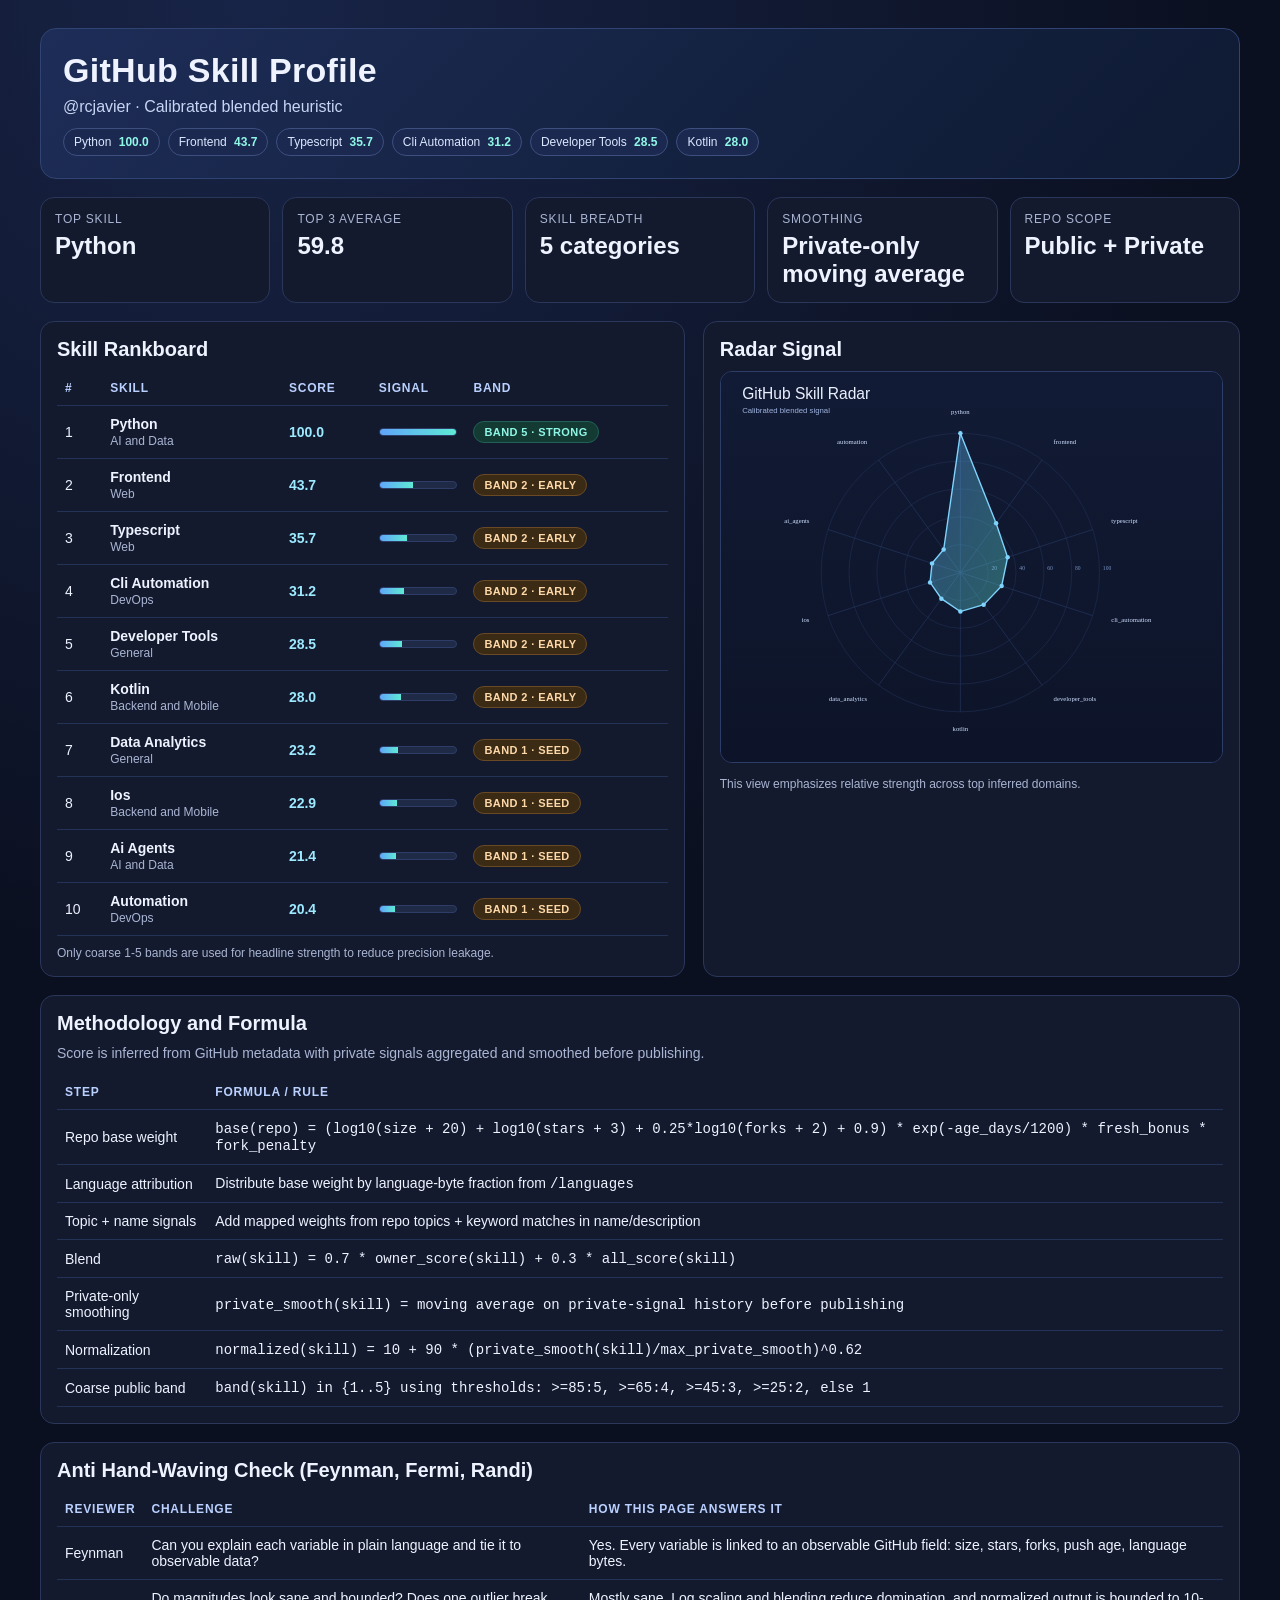
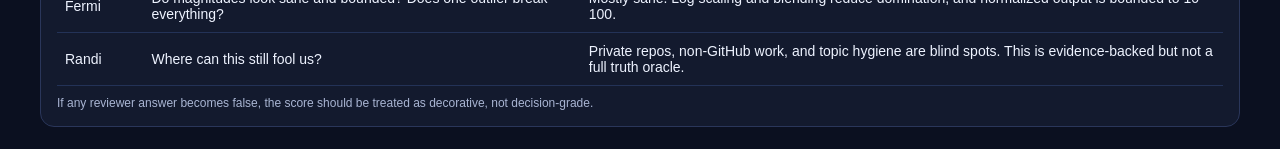
==== rcjavier_skill_profile_auto.html @ a39dd411 "chore(skills): refresh auto skill profile (2026-10-15T03:26:26+0800)" ====
<!doctype html>
<html lang="en">
<head>
  <meta charset="utf-8" />
  <meta name="viewport" content="width=device-width, initial-scale=1" />
  <title>rcjavier skill profile</title>
  <style>
    :root {
      --bg: #0b1020;
      --panel: #131a2e;
      --panel-soft: #18223b;
      --line: #2a365a;
      --text: #eef3ff;
      --muted: #a9b5d3;
      --accent: #5eead4;
      --accent-2: #60a5fa;
    }
    * { box-sizing: border-box; }
    body {
      font-family: Inter, Arial, sans-serif;
      margin: 0;
      color: var(--text);
      background: radial-gradient(circle at 20% 0%, #182447 0%, var(--bg) 48%);
      min-height: 100vh;
      padding: 28px;
    }
    .wrap { max-width: 1200px; margin: 0 auto; }
    .hero {
      background: linear-gradient(135deg, #1e2d58, #13213f 60%, #0f1a33);
      border: 1px solid #304372;
      border-radius: 16px;
      padding: 22px;
      margin-bottom: 18px;
    }
    h1 { margin: 0 0 8px 0; font-size: 34px; letter-spacing: .3px; }
    .sub { color: #c8d5f5; margin-bottom: 12px; }
    .chips { display: flex; flex-wrap: wrap; gap: 8px; }
    .chip {
      border: 1px solid #3d4f7f;
      background: #1b2950;
      color: #dbe7ff;
      padding: 6px 10px;
      border-radius: 999px;
      font-size: 12px;
    }
    .chip strong { color: #8ff7e6; margin-left: 4px; }
    .stats {
      display: grid;
      grid-template-columns: repeat(5, minmax(0, 1fr));
      gap: 12px;
      margin-bottom: 18px;
    }
    .stat {
      background: var(--panel);
      border: 1px solid var(--line);
      border-radius: 14px;
      padding: 14px;
    }
    .stat .k { color: var(--muted); font-size: 12px; text-transform: uppercase; letter-spacing: .8px; }
    .stat .v { font-size: 24px; margin-top: 6px; font-weight: 700; }
    .grid { display: grid; grid-template-columns: 1.2fr 1fr; gap: 18px; }
    .card {
      background: var(--panel);
      border: 1px solid var(--line);
      border-radius: 14px;
      padding: 16px;
    }
    .card h2 { margin: 0 0 10px 0; font-size: 20px; }
    .note { font-size: 12px; color: var(--muted); margin-top: 10px; }
    table { width: 100%; border-collapse: collapse; font-size: 14px; }
    th, td { padding: 10px 8px; border-bottom: 1px solid #233257; text-align: left; }
    th { color: #bad0ff; font-size: 12px; text-transform: uppercase; letter-spacing: .8px; }
    .skill-name { font-weight: 600; }
    .skill-meta { color: var(--muted); font-size: 12px; margin-top: 2px; }
    .score-cell { font-weight: 700; color: #9de9ff; }
    .bar {
      width: 100%;
      height: 8px;
      background: #1f2a47;
      border-radius: 999px;
      overflow: hidden;
      border: 1px solid #2e3d67;
    }
    .bar span {
      display: block;
      height: 100%;
      background: linear-gradient(90deg, var(--accent-2), var(--accent));
    }
    .badge {
      display: inline-block;
      border-radius: 999px;
      padding: 4px 10px;
      font-size: 11px;
      border: 1px solid transparent;
      font-weight: 700;
      letter-spacing: .4px;
      text-transform: uppercase;
    }
    .badge-high { background: #133b34; color: #8ff7e6; border-color: #216155; }
    .badge-mid { background: #183353; color: #8fc7ff; border-color: #2a4f7d; }
    .badge-low { background: #3b2b15; color: #ffd8a8; border-color: #6a4a24; }
    img { width: 100%; border: 1px solid #2c3d68; border-radius: 12px; background: #0f182f; }
    @media (max-width: 980px) {
      .grid { grid-template-columns: 1fr; }
      .stats { grid-template-columns: 1fr; }
    }
  </style>
</head>
<body>
  <div class="wrap">
    <div class="hero">
      <h1>GitHub Skill Profile</h1>
      <div class="sub">@rcjavier · Calibrated blended heuristic</div>
      <div class="chips"><span class="chip">Python <strong>100.0</strong></span>
<span class="chip">Frontend <strong>43.7</strong></span>
<span class="chip">Typescript <strong>35.7</strong></span>
<span class="chip">Cli Automation <strong>31.2</strong></span>
<span class="chip">Developer Tools <strong>28.5</strong></span>
<span class="chip">Kotlin <strong>28.0</strong></span></div>
    </div>

    <div class="stats">
      <div class="stat">
        <div class="k">Top Skill</div>
        <div class="v">Python</div>
      </div>
      <div class="stat">
        <div class="k">Top 3 Average</div>
        <div class="v">59.8</div>
      </div>
      <div class="stat">
        <div class="k">Skill Breadth</div>
        <div class="v">5 categories</div>
      </div>
      <div class="stat">
        <div class="k">Smoothing</div>
        <div class="v">Private-only moving average</div>
      </div>
      <div class="stat">
        <div class="k">Repo Scope</div>
        <div class="v">Public + Private</div>
      </div>
    </div>

    <div class="grid">
      <div class="card">
        <h2>Skill Rankboard</h2>
        <table>
          <thead>
          <tr><th>#</th><th>Skill</th><th>Score</th><th>Signal</th><th>Band</th></tr>
          </thead>
          <tbody>
            <tr><td>1</td><td><div class='skill-name'>Python</div><div class='skill-meta'>AI and Data</div></td><td class='score-cell'>100.0</td><td><div class='bar'><span style='width:100.0%'></span></div></td><td><span class='badge badge-high'>Band 5 · Strong</span></td></tr>
<tr><td>2</td><td><div class='skill-name'>Frontend</div><div class='skill-meta'>Web</div></td><td class='score-cell'>43.7</td><td><div class='bar'><span style='width:43.7%'></span></div></td><td><span class='badge badge-low'>Band 2 · Early</span></td></tr>
<tr><td>3</td><td><div class='skill-name'>Typescript</div><div class='skill-meta'>Web</div></td><td class='score-cell'>35.7</td><td><div class='bar'><span style='width:35.7%'></span></div></td><td><span class='badge badge-low'>Band 2 · Early</span></td></tr>
<tr><td>4</td><td><div class='skill-name'>Cli Automation</div><div class='skill-meta'>DevOps</div></td><td class='score-cell'>31.2</td><td><div class='bar'><span style='width:31.2%'></span></div></td><td><span class='badge badge-low'>Band 2 · Early</span></td></tr>
<tr><td>5</td><td><div class='skill-name'>Developer Tools</div><div class='skill-meta'>General</div></td><td class='score-cell'>28.5</td><td><div class='bar'><span style='width:28.5%'></span></div></td><td><span class='badge badge-low'>Band 2 · Early</span></td></tr>
<tr><td>6</td><td><div class='skill-name'>Kotlin</div><div class='skill-meta'>Backend and Mobile</div></td><td class='score-cell'>28.0</td><td><div class='bar'><span style='width:28.0%'></span></div></td><td><span class='badge badge-low'>Band 2 · Early</span></td></tr>
<tr><td>7</td><td><div class='skill-name'>Data Analytics</div><div class='skill-meta'>General</div></td><td class='score-cell'>23.2</td><td><div class='bar'><span style='width:23.2%'></span></div></td><td><span class='badge badge-low'>Band 1 · Seed</span></td></tr>
<tr><td>8</td><td><div class='skill-name'>Ios</div><div class='skill-meta'>Backend and Mobile</div></td><td class='score-cell'>22.9</td><td><div class='bar'><span style='width:22.9%'></span></div></td><td><span class='badge badge-low'>Band 1 · Seed</span></td></tr>
<tr><td>9</td><td><div class='skill-name'>Ai Agents</div><div class='skill-meta'>AI and Data</div></td><td class='score-cell'>21.4</td><td><div class='bar'><span style='width:21.4%'></span></div></td><td><span class='badge badge-low'>Band 1 · Seed</span></td></tr>
<tr><td>10</td><td><div class='skill-name'>Automation</div><div class='skill-meta'>DevOps</div></td><td class='score-cell'>20.4</td><td><div class='bar'><span style='width:20.4%'></span></div></td><td><span class='badge badge-low'>Band 1 · Seed</span></td></tr>
          </tbody>
        </table>
        <div class="note">Only coarse 1-5 bands are used for headline strength to reduce precision leakage.</div>
      </div>
      <div class="card">
        <h2>Radar Signal</h2>
        <img src="rcjavier_skill_radar_auto.svg" alt="skill radar" />
        <div class="note">This view emphasizes relative strength across top inferred domains.</div>
      </div>
    </div>

    <div class="card" style="margin-top:18px;">
      <h2>Methodology and Formula</h2>
      <p class="note" style="font-size:14px;">
        Score is inferred from GitHub metadata with private signals aggregated and smoothed before publishing.
      </p>
      <table>
        <thead>
          <tr><th>Step</th><th>Formula / Rule</th></tr>
        </thead>
        <tbody>
          <tr><td>Repo base weight</td><td><code>base(repo) = (log10(size + 20) + log10(stars + 3) + 0.25*log10(forks + 2) + 0.9) * exp(-age_days/1200) * fresh_bonus * fork_penalty</code></td></tr>
          <tr><td>Language attribution</td><td>Distribute base weight by language-byte fraction from <code>/languages</code></td></tr>
          <tr><td>Topic + name signals</td><td>Add mapped weights from repo topics + keyword matches in name/description</td></tr>
          <tr><td>Blend</td><td><code>raw(skill) = 0.7 * owner_score(skill) + 0.3 * all_score(skill)</code></td></tr>
          <tr><td>Private-only smoothing</td><td><code>private_smooth(skill) = moving average on private-signal history before publishing</code></td></tr>
          <tr><td>Normalization</td><td><code>normalized(skill) = 10 + 90 * (private_smooth(skill)/max_private_smooth)^0.62</code></td></tr>
          <tr><td>Coarse public band</td><td><code>band(skill) in {1..5} using thresholds: >=85:5, >=65:4, >=45:3, >=25:2, else 1</code></td></tr>
        </tbody>
      </table>
    </div>

    <div class="card" style="margin-top:18px;">
      <h2>Anti Hand-Waving Check (Feynman, Fermi, Randi)</h2>
      <table>
        <thead>
          <tr><th>Reviewer</th><th>Challenge</th><th>How this page answers it</th></tr>
        </thead>
        <tbody>
          <tr>
            <td>Feynman</td>
            <td>Can you explain each variable in plain language and tie it to observable data?</td>
            <td>Yes. Every variable is linked to an observable GitHub field: size, stars, forks, push age, language bytes.</td>
          </tr>
          <tr>
            <td>Fermi</td>
            <td>Do magnitudes look sane and bounded? Does one outlier break everything?</td>
            <td>Mostly sane. Log scaling and blending reduce domination, and normalized output is bounded to 10-100.</td>
          </tr>
          <tr>
            <td>Randi</td>
            <td>Where can this still fool us?</td>
            <td>Private repos, non-GitHub work, and topic hygiene are blind spots. This is evidence-backed but not a full truth oracle.</td>
          </tr>
        </tbody>
      </table>
      <div class="note">If any reviewer answer becomes false, the score should be treated as decorative, not decision-grade.</div>
    </div>
  </div>
</body>
</html>
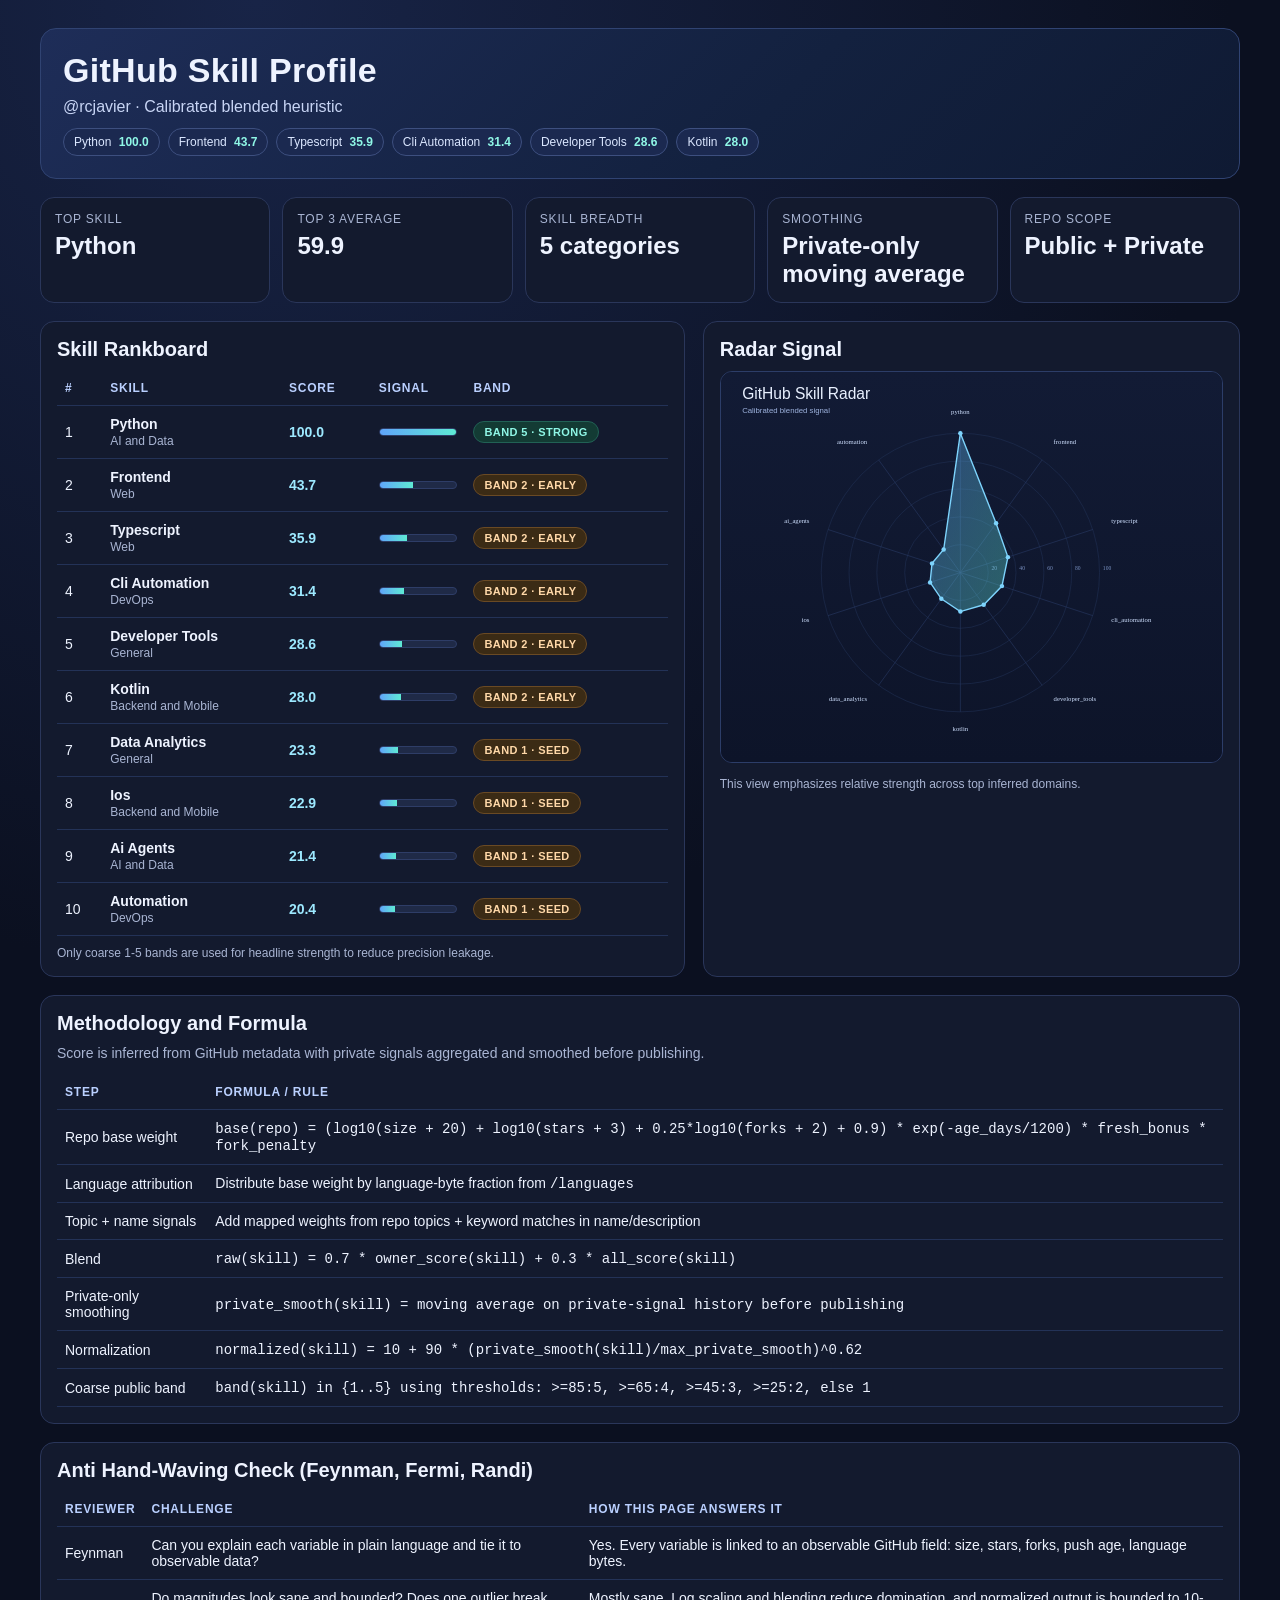
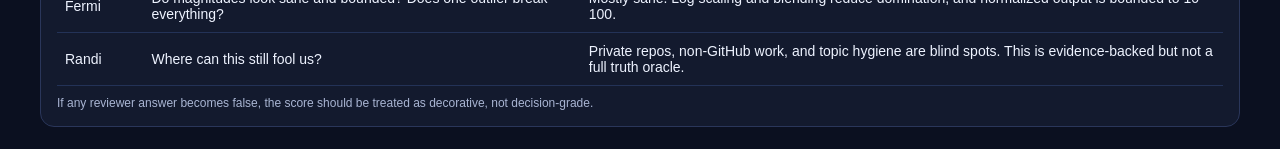
==== commit a3cc076e: "chore(skills): refresh auto skill profile (2026-10-15T13:24:30+0800)" ====
--- a/rcjavier_skill_profile_auto.html
+++ b/rcjavier_skill_profile_auto.html
@@ -113,9 +113,9 @@
       <div class="sub">@rcjavier · Calibrated blended heuristic</div>
       <div class="chips"><span class="chip">Python <strong>100.0</strong></span>
 <span class="chip">Frontend <strong>43.7</strong></span>
-<span class="chip">Typescript <strong>35.7</strong></span>
-<span class="chip">Cli Automation <strong>31.2</strong></span>
-<span class="chip">Developer Tools <strong>28.5</strong></span>
+<span class="chip">Typescript <strong>35.9</strong></span>
+<span class="chip">Cli Automation <strong>31.4</strong></span>
+<span class="chip">Developer Tools <strong>28.6</strong></span>
 <span class="chip">Kotlin <strong>28.0</strong></span></div>
     </div>
 
@@ -126,7 +126,7 @@
       </div>
       <div class="stat">
         <div class="k">Top 3 Average</div>
-        <div class="v">59.8</div>
+        <div class="v">59.9</div>
       </div>
       <div class="stat">
         <div class="k">Skill Breadth</div>
@@ -152,11 +152,11 @@
           <tbody>
             <tr><td>1</td><td><div class='skill-name'>Python</div><div class='skill-meta'>AI and Data</div></td><td class='score-cell'>100.0</td><td><div class='bar'><span style='width:100.0%'></span></div></td><td><span class='badge badge-high'>Band 5 · Strong</span></td></tr>
 <tr><td>2</td><td><div class='skill-name'>Frontend</div><div class='skill-meta'>Web</div></td><td class='score-cell'>43.7</td><td><div class='bar'><span style='width:43.7%'></span></div></td><td><span class='badge badge-low'>Band 2 · Early</span></td></tr>
-<tr><td>3</td><td><div class='skill-name'>Typescript</div><div class='skill-meta'>Web</div></td><td class='score-cell'>35.7</td><td><div class='bar'><span style='width:35.7%'></span></div></td><td><span class='badge badge-low'>Band 2 · Early</span></td></tr>
-<tr><td>4</td><td><div class='skill-name'>Cli Automation</div><div class='skill-meta'>DevOps</div></td><td class='score-cell'>31.2</td><td><div class='bar'><span style='width:31.2%'></span></div></td><td><span class='badge badge-low'>Band 2 · Early</span></td></tr>
-<tr><td>5</td><td><div class='skill-name'>Developer Tools</div><div class='skill-meta'>General</div></td><td class='score-cell'>28.5</td><td><div class='bar'><span style='width:28.5%'></span></div></td><td><span class='badge badge-low'>Band 2 · Early</span></td></tr>
+<tr><td>3</td><td><div class='skill-name'>Typescript</div><div class='skill-meta'>Web</div></td><td class='score-cell'>35.9</td><td><div class='bar'><span style='width:35.9%'></span></div></td><td><span class='badge badge-low'>Band 2 · Early</span></td></tr>
+<tr><td>4</td><td><div class='skill-name'>Cli Automation</div><div class='skill-meta'>DevOps</div></td><td class='score-cell'>31.4</td><td><div class='bar'><span style='width:31.4%'></span></div></td><td><span class='badge badge-low'>Band 2 · Early</span></td></tr>
+<tr><td>5</td><td><div class='skill-name'>Developer Tools</div><div class='skill-meta'>General</div></td><td class='score-cell'>28.6</td><td><div class='bar'><span style='width:28.6%'></span></div></td><td><span class='badge badge-low'>Band 2 · Early</span></td></tr>
 <tr><td>6</td><td><div class='skill-name'>Kotlin</div><div class='skill-meta'>Backend and Mobile</div></td><td class='score-cell'>28.0</td><td><div class='bar'><span style='width:28.0%'></span></div></td><td><span class='badge badge-low'>Band 2 · Early</span></td></tr>
-<tr><td>7</td><td><div class='skill-name'>Data Analytics</div><div class='skill-meta'>General</div></td><td class='score-cell'>23.2</td><td><div class='bar'><span style='width:23.2%'></span></div></td><td><span class='badge badge-low'>Band 1 · Seed</span></td></tr>
+<tr><td>7</td><td><div class='skill-name'>Data Analytics</div><div class='skill-meta'>General</div></td><td class='score-cell'>23.3</td><td><div class='bar'><span style='width:23.3%'></span></div></td><td><span class='badge badge-low'>Band 1 · Seed</span></td></tr>
 <tr><td>8</td><td><div class='skill-name'>Ios</div><div class='skill-meta'>Backend and Mobile</div></td><td class='score-cell'>22.9</td><td><div class='bar'><span style='width:22.9%'></span></div></td><td><span class='badge badge-low'>Band 1 · Seed</span></td></tr>
 <tr><td>9</td><td><div class='skill-name'>Ai Agents</div><div class='skill-meta'>AI and Data</div></td><td class='score-cell'>21.4</td><td><div class='bar'><span style='width:21.4%'></span></div></td><td><span class='badge badge-low'>Band 1 · Seed</span></td></tr>
 <tr><td>10</td><td><div class='skill-name'>Automation</div><div class='skill-meta'>DevOps</div></td><td class='score-cell'>20.4</td><td><div class='bar'><span style='width:20.4%'></span></div></td><td><span class='badge badge-low'>Band 1 · Seed</span></td></tr>
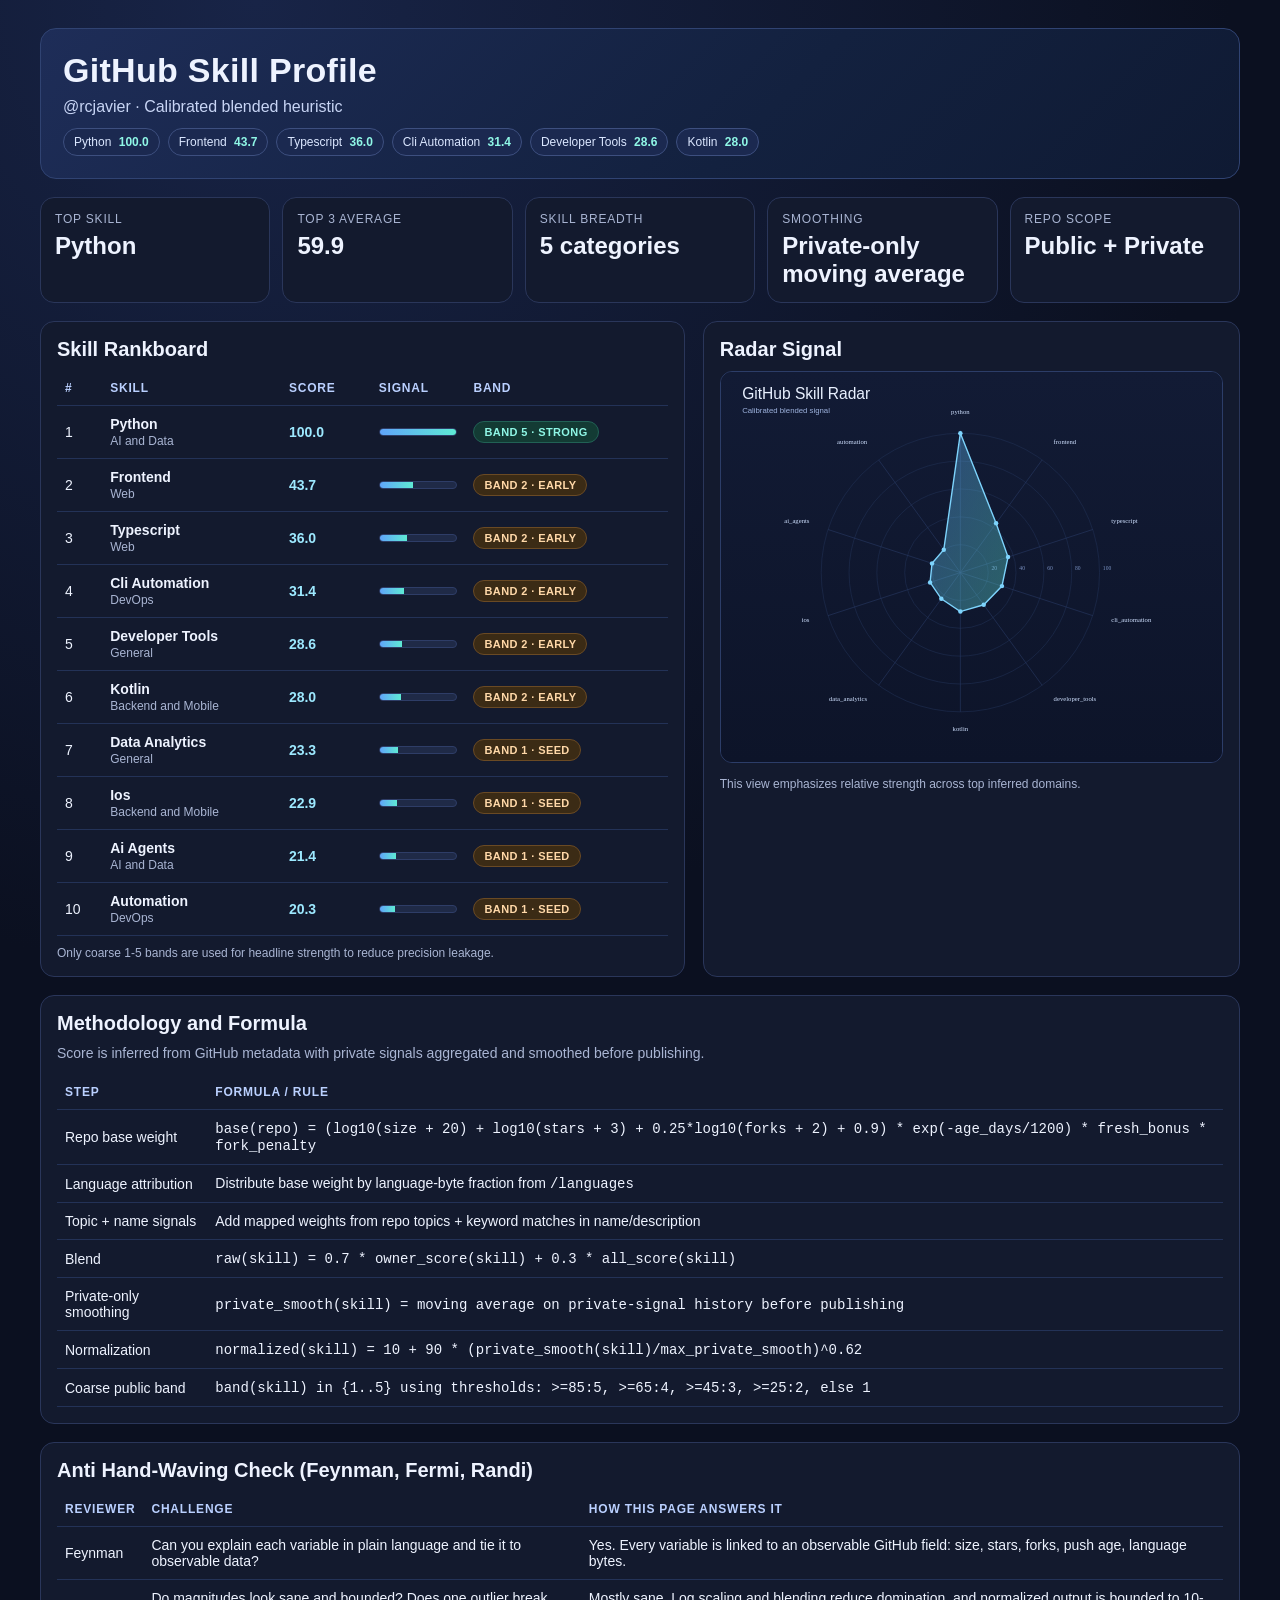
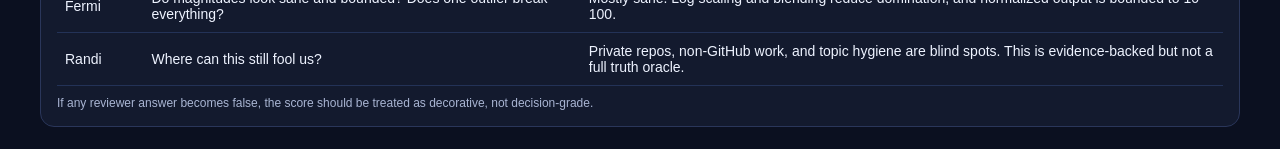
==== commit 6f908122: "chore(skills): refresh auto skill profile (2026-10-15T16:05:29+0800)" ====
--- a/rcjavier_skill_profile_auto.html
+++ b/rcjavier_skill_profile_auto.html
@@ -113,7 +113,7 @@
       <div class="sub">@rcjavier · Calibrated blended heuristic</div>
       <div class="chips"><span class="chip">Python <strong>100.0</strong></span>
 <span class="chip">Frontend <strong>43.7</strong></span>
-<span class="chip">Typescript <strong>35.9</strong></span>
+<span class="chip">Typescript <strong>36.0</strong></span>
 <span class="chip">Cli Automation <strong>31.4</strong></span>
 <span class="chip">Developer Tools <strong>28.6</strong></span>
 <span class="chip">Kotlin <strong>28.0</strong></span></div>
@@ -152,14 +152,14 @@
           <tbody>
             <tr><td>1</td><td><div class='skill-name'>Python</div><div class='skill-meta'>AI and Data</div></td><td class='score-cell'>100.0</td><td><div class='bar'><span style='width:100.0%'></span></div></td><td><span class='badge badge-high'>Band 5 · Strong</span></td></tr>
 <tr><td>2</td><td><div class='skill-name'>Frontend</div><div class='skill-meta'>Web</div></td><td class='score-cell'>43.7</td><td><div class='bar'><span style='width:43.7%'></span></div></td><td><span class='badge badge-low'>Band 2 · Early</span></td></tr>
-<tr><td>3</td><td><div class='skill-name'>Typescript</div><div class='skill-meta'>Web</div></td><td class='score-cell'>35.9</td><td><div class='bar'><span style='width:35.9%'></span></div></td><td><span class='badge badge-low'>Band 2 · Early</span></td></tr>
+<tr><td>3</td><td><div class='skill-name'>Typescript</div><div class='skill-meta'>Web</div></td><td class='score-cell'>36.0</td><td><div class='bar'><span style='width:36.0%'></span></div></td><td><span class='badge badge-low'>Band 2 · Early</span></td></tr>
 <tr><td>4</td><td><div class='skill-name'>Cli Automation</div><div class='skill-meta'>DevOps</div></td><td class='score-cell'>31.4</td><td><div class='bar'><span style='width:31.4%'></span></div></td><td><span class='badge badge-low'>Band 2 · Early</span></td></tr>
 <tr><td>5</td><td><div class='skill-name'>Developer Tools</div><div class='skill-meta'>General</div></td><td class='score-cell'>28.6</td><td><div class='bar'><span style='width:28.6%'></span></div></td><td><span class='badge badge-low'>Band 2 · Early</span></td></tr>
 <tr><td>6</td><td><div class='skill-name'>Kotlin</div><div class='skill-meta'>Backend and Mobile</div></td><td class='score-cell'>28.0</td><td><div class='bar'><span style='width:28.0%'></span></div></td><td><span class='badge badge-low'>Band 2 · Early</span></td></tr>
 <tr><td>7</td><td><div class='skill-name'>Data Analytics</div><div class='skill-meta'>General</div></td><td class='score-cell'>23.3</td><td><div class='bar'><span style='width:23.3%'></span></div></td><td><span class='badge badge-low'>Band 1 · Seed</span></td></tr>
 <tr><td>8</td><td><div class='skill-name'>Ios</div><div class='skill-meta'>Backend and Mobile</div></td><td class='score-cell'>22.9</td><td><div class='bar'><span style='width:22.9%'></span></div></td><td><span class='badge badge-low'>Band 1 · Seed</span></td></tr>
 <tr><td>9</td><td><div class='skill-name'>Ai Agents</div><div class='skill-meta'>AI and Data</div></td><td class='score-cell'>21.4</td><td><div class='bar'><span style='width:21.4%'></span></div></td><td><span class='badge badge-low'>Band 1 · Seed</span></td></tr>
-<tr><td>10</td><td><div class='skill-name'>Automation</div><div class='skill-meta'>DevOps</div></td><td class='score-cell'>20.4</td><td><div class='bar'><span style='width:20.4%'></span></div></td><td><span class='badge badge-low'>Band 1 · Seed</span></td></tr>
+<tr><td>10</td><td><div class='skill-name'>Automation</div><div class='skill-meta'>DevOps</div></td><td class='score-cell'>20.3</td><td><div class='bar'><span style='width:20.3%'></span></div></td><td><span class='badge badge-low'>Band 1 · Seed</span></td></tr>
           </tbody>
         </table>
         <div class="note">Only coarse 1-5 bands are used for headline strength to reduce precision leakage.</div>
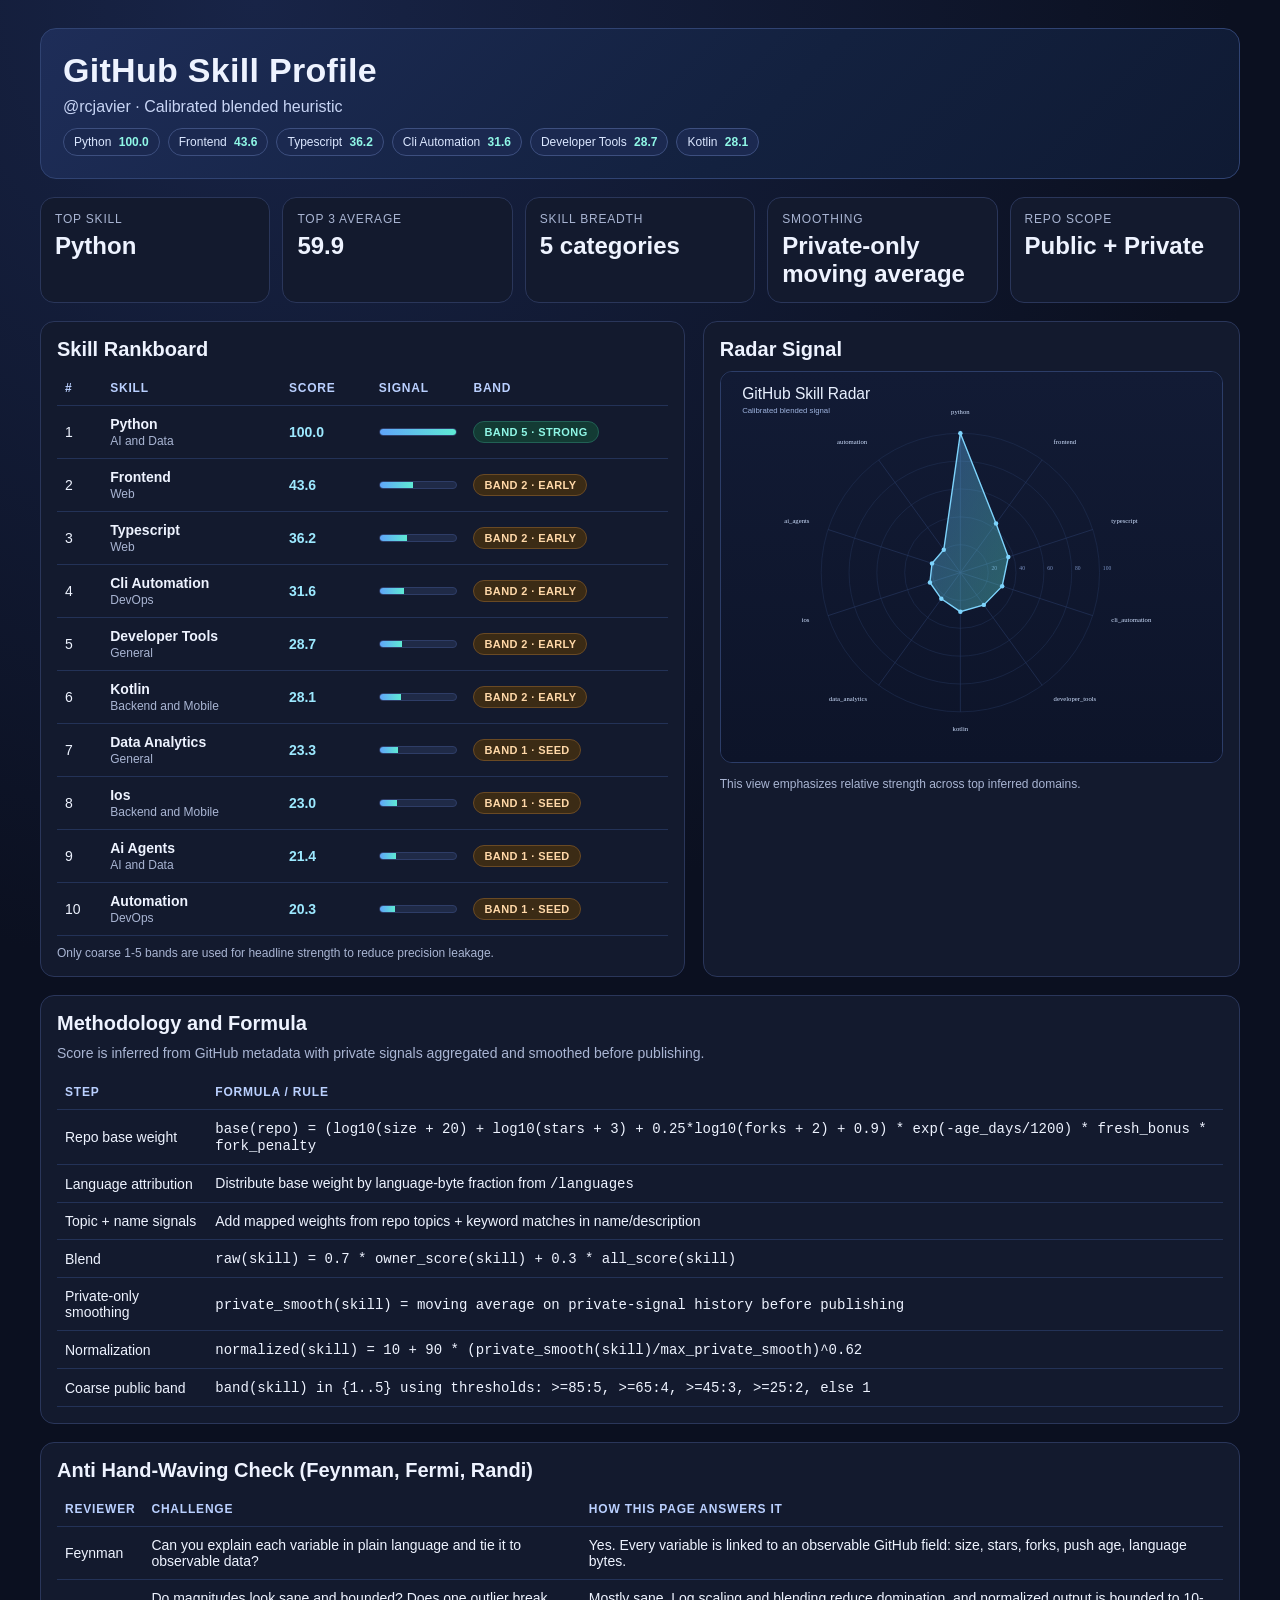
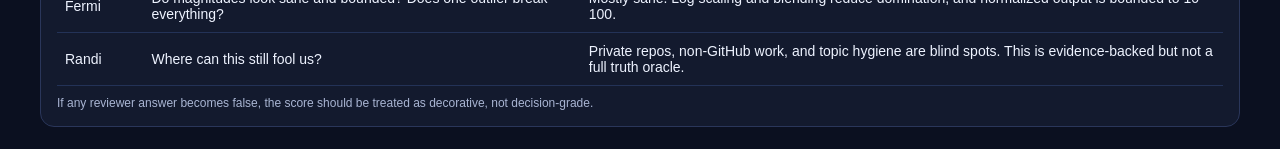
==== commit 624ee7d8: "chore(skills): refresh auto skill profile (2026-10-15T22:08:41+0800)" ====
--- a/rcjavier_skill_profile_auto.html
+++ b/rcjavier_skill_profile_auto.html
@@ -112,11 +112,11 @@
       <h1>GitHub Skill Profile</h1>
       <div class="sub">@rcjavier · Calibrated blended heuristic</div>
       <div class="chips"><span class="chip">Python <strong>100.0</strong></span>
-<span class="chip">Frontend <strong>43.7</strong></span>
-<span class="chip">Typescript <strong>36.0</strong></span>
-<span class="chip">Cli Automation <strong>31.4</strong></span>
-<span class="chip">Developer Tools <strong>28.6</strong></span>
-<span class="chip">Kotlin <strong>28.0</strong></span></div>
+<span class="chip">Frontend <strong>43.6</strong></span>
+<span class="chip">Typescript <strong>36.2</strong></span>
+<span class="chip">Cli Automation <strong>31.6</strong></span>
+<span class="chip">Developer Tools <strong>28.7</strong></span>
+<span class="chip">Kotlin <strong>28.1</strong></span></div>
     </div>
 
     <div class="stats">
@@ -151,13 +151,13 @@
           </thead>
           <tbody>
             <tr><td>1</td><td><div class='skill-name'>Python</div><div class='skill-meta'>AI and Data</div></td><td class='score-cell'>100.0</td><td><div class='bar'><span style='width:100.0%'></span></div></td><td><span class='badge badge-high'>Band 5 · Strong</span></td></tr>
-<tr><td>2</td><td><div class='skill-name'>Frontend</div><div class='skill-meta'>Web</div></td><td class='score-cell'>43.7</td><td><div class='bar'><span style='width:43.7%'></span></div></td><td><span class='badge badge-low'>Band 2 · Early</span></td></tr>
-<tr><td>3</td><td><div class='skill-name'>Typescript</div><div class='skill-meta'>Web</div></td><td class='score-cell'>36.0</td><td><div class='bar'><span style='width:36.0%'></span></div></td><td><span class='badge badge-low'>Band 2 · Early</span></td></tr>
-<tr><td>4</td><td><div class='skill-name'>Cli Automation</div><div class='skill-meta'>DevOps</div></td><td class='score-cell'>31.4</td><td><div class='bar'><span style='width:31.4%'></span></div></td><td><span class='badge badge-low'>Band 2 · Early</span></td></tr>
-<tr><td>5</td><td><div class='skill-name'>Developer Tools</div><div class='skill-meta'>General</div></td><td class='score-cell'>28.6</td><td><div class='bar'><span style='width:28.6%'></span></div></td><td><span class='badge badge-low'>Band 2 · Early</span></td></tr>
-<tr><td>6</td><td><div class='skill-name'>Kotlin</div><div class='skill-meta'>Backend and Mobile</div></td><td class='score-cell'>28.0</td><td><div class='bar'><span style='width:28.0%'></span></div></td><td><span class='badge badge-low'>Band 2 · Early</span></td></tr>
+<tr><td>2</td><td><div class='skill-name'>Frontend</div><div class='skill-meta'>Web</div></td><td class='score-cell'>43.6</td><td><div class='bar'><span style='width:43.6%'></span></div></td><td><span class='badge badge-low'>Band 2 · Early</span></td></tr>
+<tr><td>3</td><td><div class='skill-name'>Typescript</div><div class='skill-meta'>Web</div></td><td class='score-cell'>36.2</td><td><div class='bar'><span style='width:36.2%'></span></div></td><td><span class='badge badge-low'>Band 2 · Early</span></td></tr>
+<tr><td>4</td><td><div class='skill-name'>Cli Automation</div><div class='skill-meta'>DevOps</div></td><td class='score-cell'>31.6</td><td><div class='bar'><span style='width:31.6%'></span></div></td><td><span class='badge badge-low'>Band 2 · Early</span></td></tr>
+<tr><td>5</td><td><div class='skill-name'>Developer Tools</div><div class='skill-meta'>General</div></td><td class='score-cell'>28.7</td><td><div class='bar'><span style='width:28.7%'></span></div></td><td><span class='badge badge-low'>Band 2 · Early</span></td></tr>
+<tr><td>6</td><td><div class='skill-name'>Kotlin</div><div class='skill-meta'>Backend and Mobile</div></td><td class='score-cell'>28.1</td><td><div class='bar'><span style='width:28.1%'></span></div></td><td><span class='badge badge-low'>Band 2 · Early</span></td></tr>
 <tr><td>7</td><td><div class='skill-name'>Data Analytics</div><div class='skill-meta'>General</div></td><td class='score-cell'>23.3</td><td><div class='bar'><span style='width:23.3%'></span></div></td><td><span class='badge badge-low'>Band 1 · Seed</span></td></tr>
-<tr><td>8</td><td><div class='skill-name'>Ios</div><div class='skill-meta'>Backend and Mobile</div></td><td class='score-cell'>22.9</td><td><div class='bar'><span style='width:22.9%'></span></div></td><td><span class='badge badge-low'>Band 1 · Seed</span></td></tr>
+<tr><td>8</td><td><div class='skill-name'>Ios</div><div class='skill-meta'>Backend and Mobile</div></td><td class='score-cell'>23.0</td><td><div class='bar'><span style='width:23.0%'></span></div></td><td><span class='badge badge-low'>Band 1 · Seed</span></td></tr>
 <tr><td>9</td><td><div class='skill-name'>Ai Agents</div><div class='skill-meta'>AI and Data</div></td><td class='score-cell'>21.4</td><td><div class='bar'><span style='width:21.4%'></span></div></td><td><span class='badge badge-low'>Band 1 · Seed</span></td></tr>
 <tr><td>10</td><td><div class='skill-name'>Automation</div><div class='skill-meta'>DevOps</div></td><td class='score-cell'>20.3</td><td><div class='bar'><span style='width:20.3%'></span></div></td><td><span class='badge badge-low'>Band 1 · Seed</span></td></tr>
           </tbody>
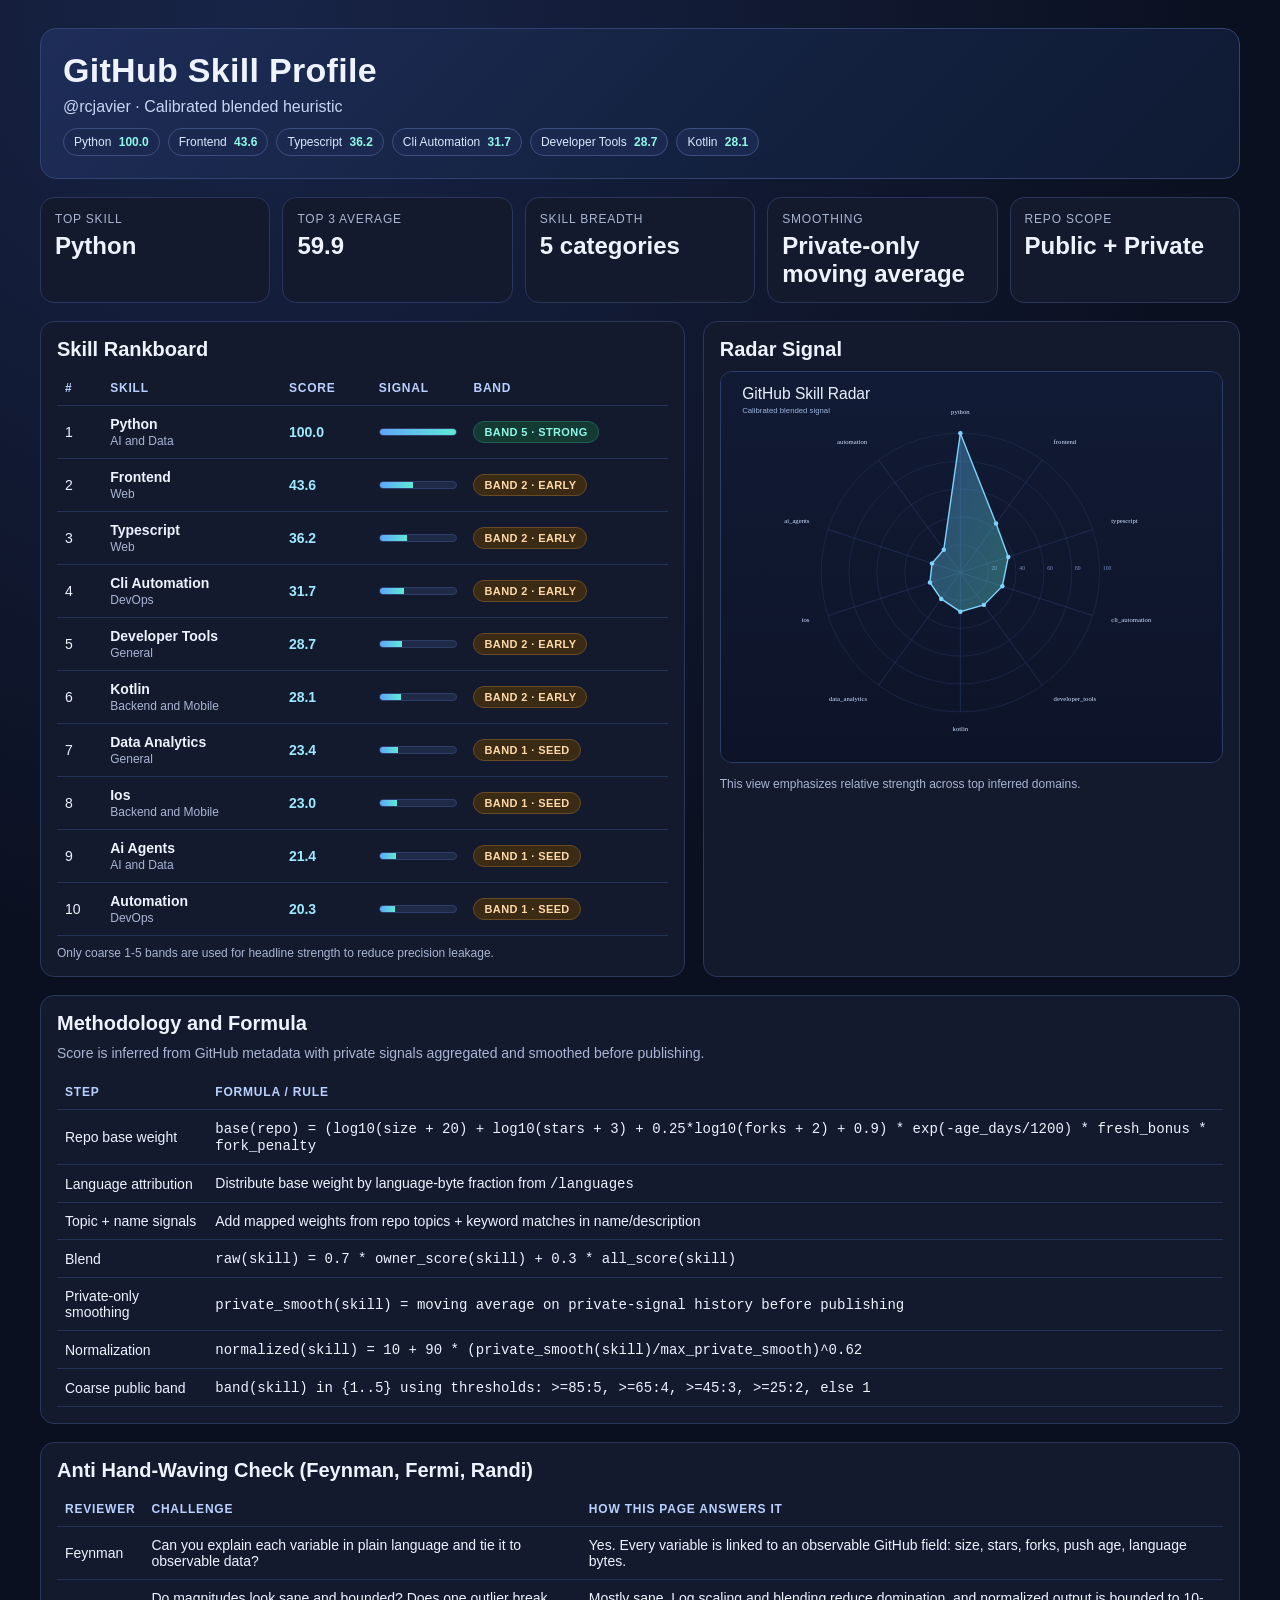
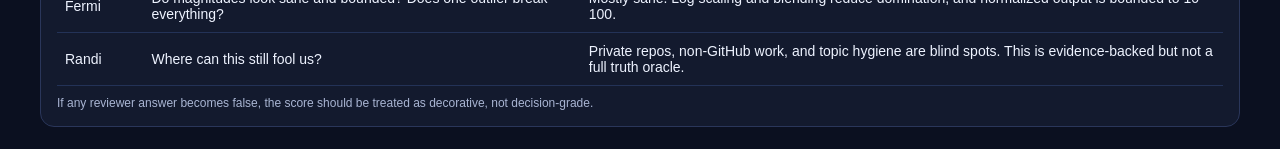
==== commit 45fb13b1: "chore(skills): refresh auto skill profile (2026-10-16T04:11:55+0800)" ====
--- a/rcjavier_skill_profile_auto.html
+++ b/rcjavier_skill_profile_auto.html
@@ -114,7 +114,7 @@
       <div class="chips"><span class="chip">Python <strong>100.0</strong></span>
 <span class="chip">Frontend <strong>43.6</strong></span>
 <span class="chip">Typescript <strong>36.2</strong></span>
-<span class="chip">Cli Automation <strong>31.6</strong></span>
+<span class="chip">Cli Automation <strong>31.7</strong></span>
 <span class="chip">Developer Tools <strong>28.7</strong></span>
 <span class="chip">Kotlin <strong>28.1</strong></span></div>
     </div>
@@ -153,10 +153,10 @@
             <tr><td>1</td><td><div class='skill-name'>Python</div><div class='skill-meta'>AI and Data</div></td><td class='score-cell'>100.0</td><td><div class='bar'><span style='width:100.0%'></span></div></td><td><span class='badge badge-high'>Band 5 · Strong</span></td></tr>
 <tr><td>2</td><td><div class='skill-name'>Frontend</div><div class='skill-meta'>Web</div></td><td class='score-cell'>43.6</td><td><div class='bar'><span style='width:43.6%'></span></div></td><td><span class='badge badge-low'>Band 2 · Early</span></td></tr>
 <tr><td>3</td><td><div class='skill-name'>Typescript</div><div class='skill-meta'>Web</div></td><td class='score-cell'>36.2</td><td><div class='bar'><span style='width:36.2%'></span></div></td><td><span class='badge badge-low'>Band 2 · Early</span></td></tr>
-<tr><td>4</td><td><div class='skill-name'>Cli Automation</div><div class='skill-meta'>DevOps</div></td><td class='score-cell'>31.6</td><td><div class='bar'><span style='width:31.6%'></span></div></td><td><span class='badge badge-low'>Band 2 · Early</span></td></tr>
+<tr><td>4</td><td><div class='skill-name'>Cli Automation</div><div class='skill-meta'>DevOps</div></td><td class='score-cell'>31.7</td><td><div class='bar'><span style='width:31.7%'></span></div></td><td><span class='badge badge-low'>Band 2 · Early</span></td></tr>
 <tr><td>5</td><td><div class='skill-name'>Developer Tools</div><div class='skill-meta'>General</div></td><td class='score-cell'>28.7</td><td><div class='bar'><span style='width:28.7%'></span></div></td><td><span class='badge badge-low'>Band 2 · Early</span></td></tr>
 <tr><td>6</td><td><div class='skill-name'>Kotlin</div><div class='skill-meta'>Backend and Mobile</div></td><td class='score-cell'>28.1</td><td><div class='bar'><span style='width:28.1%'></span></div></td><td><span class='badge badge-low'>Band 2 · Early</span></td></tr>
-<tr><td>7</td><td><div class='skill-name'>Data Analytics</div><div class='skill-meta'>General</div></td><td class='score-cell'>23.3</td><td><div class='bar'><span style='width:23.3%'></span></div></td><td><span class='badge badge-low'>Band 1 · Seed</span></td></tr>
+<tr><td>7</td><td><div class='skill-name'>Data Analytics</div><div class='skill-meta'>General</div></td><td class='score-cell'>23.4</td><td><div class='bar'><span style='width:23.4%'></span></div></td><td><span class='badge badge-low'>Band 1 · Seed</span></td></tr>
 <tr><td>8</td><td><div class='skill-name'>Ios</div><div class='skill-meta'>Backend and Mobile</div></td><td class='score-cell'>23.0</td><td><div class='bar'><span style='width:23.0%'></span></div></td><td><span class='badge badge-low'>Band 1 · Seed</span></td></tr>
 <tr><td>9</td><td><div class='skill-name'>Ai Agents</div><div class='skill-meta'>AI and Data</div></td><td class='score-cell'>21.4</td><td><div class='bar'><span style='width:21.4%'></span></div></td><td><span class='badge badge-low'>Band 1 · Seed</span></td></tr>
 <tr><td>10</td><td><div class='skill-name'>Automation</div><div class='skill-meta'>DevOps</div></td><td class='score-cell'>20.3</td><td><div class='bar'><span style='width:20.3%'></span></div></td><td><span class='badge badge-low'>Band 1 · Seed</span></td></tr>
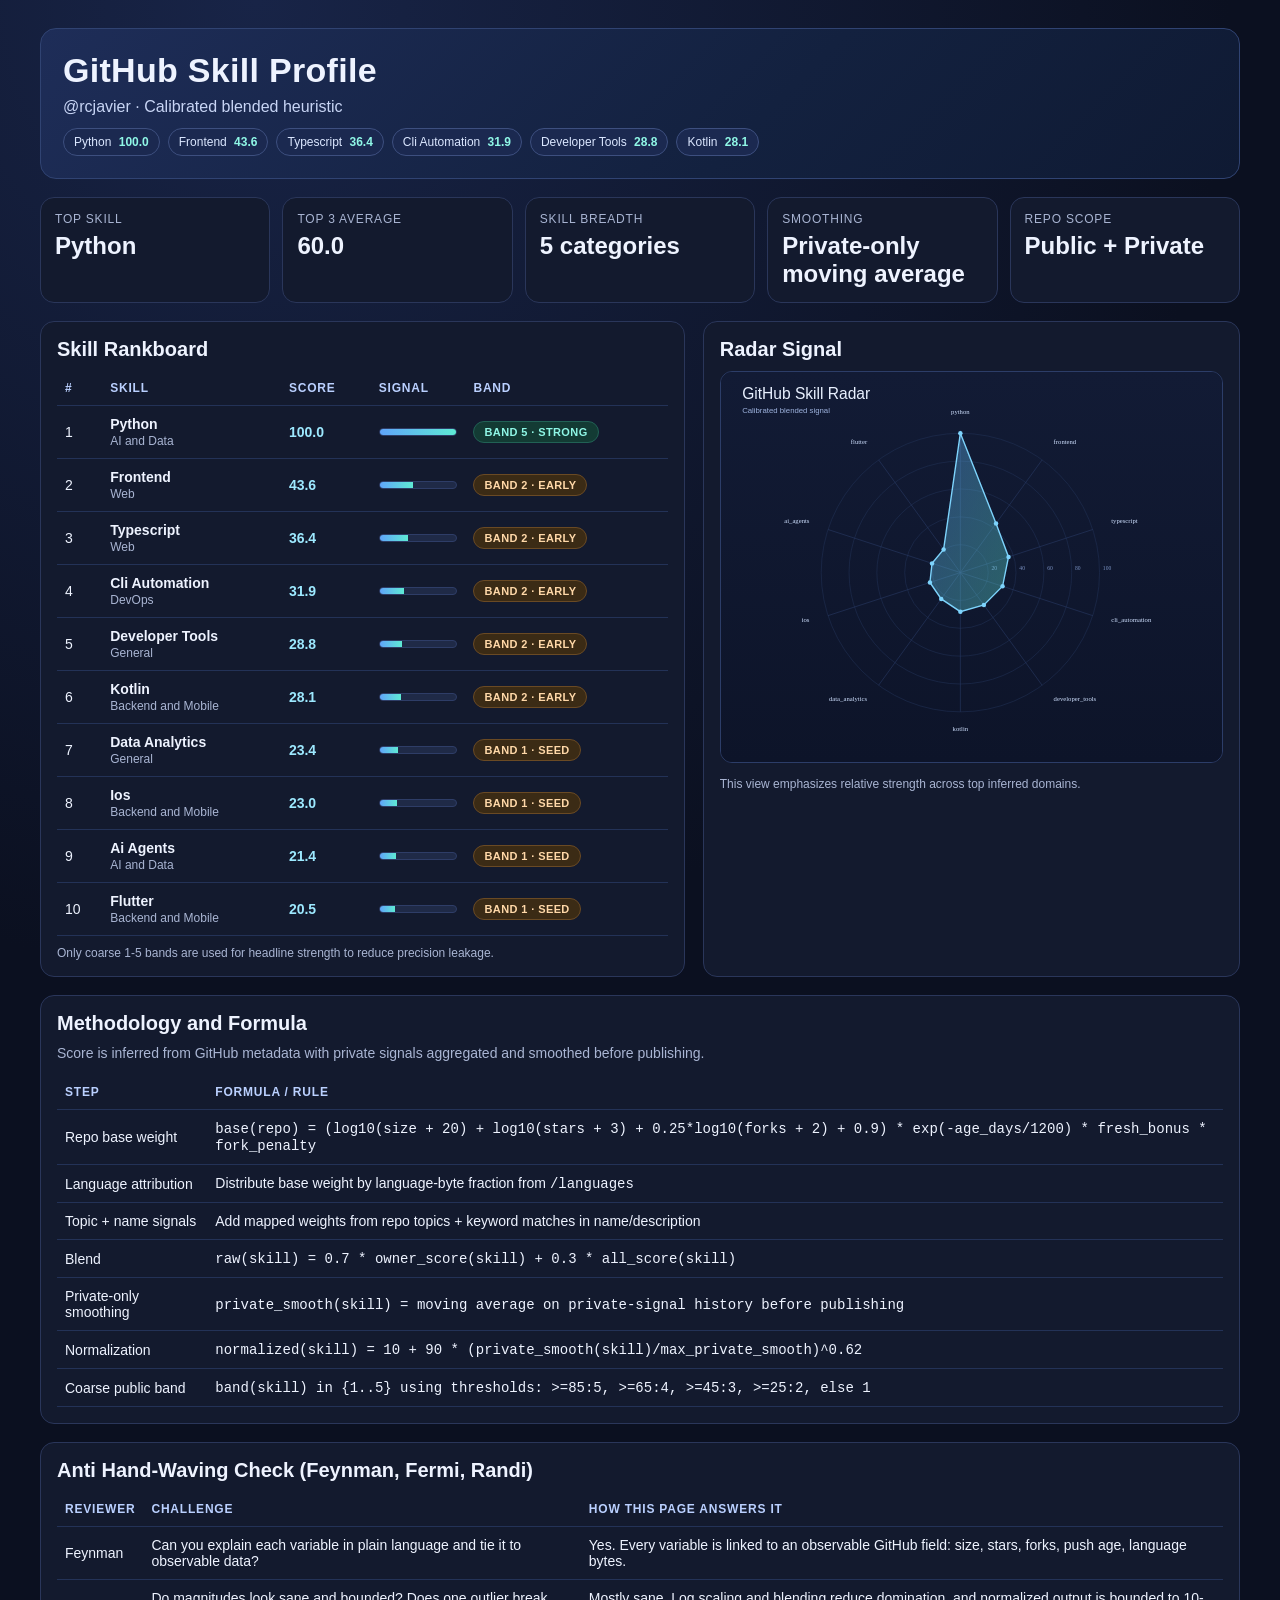
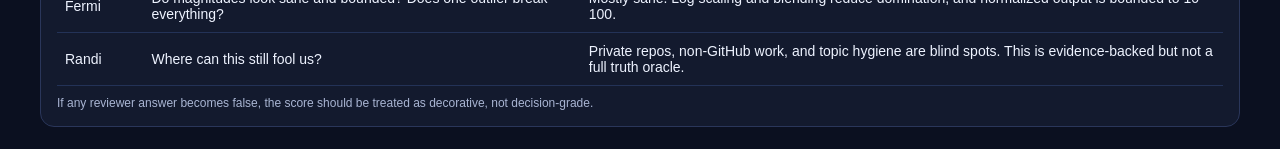
==== commit a0fa213e: "chore(skills): refresh auto skill profile (2026-10-16T12:54:20+0800)" ====
--- a/rcjavier_skill_profile_auto.html
+++ b/rcjavier_skill_profile_auto.html
@@ -113,9 +113,9 @@
       <div class="sub">@rcjavier · Calibrated blended heuristic</div>
       <div class="chips"><span class="chip">Python <strong>100.0</strong></span>
 <span class="chip">Frontend <strong>43.6</strong></span>
-<span class="chip">Typescript <strong>36.2</strong></span>
-<span class="chip">Cli Automation <strong>31.7</strong></span>
-<span class="chip">Developer Tools <strong>28.7</strong></span>
+<span class="chip">Typescript <strong>36.4</strong></span>
+<span class="chip">Cli Automation <strong>31.9</strong></span>
+<span class="chip">Developer Tools <strong>28.8</strong></span>
 <span class="chip">Kotlin <strong>28.1</strong></span></div>
     </div>
 
@@ -126,7 +126,7 @@
       </div>
       <div class="stat">
         <div class="k">Top 3 Average</div>
-        <div class="v">59.9</div>
+        <div class="v">60.0</div>
       </div>
       <div class="stat">
         <div class="k">Skill Breadth</div>
@@ -152,14 +152,14 @@
           <tbody>
             <tr><td>1</td><td><div class='skill-name'>Python</div><div class='skill-meta'>AI and Data</div></td><td class='score-cell'>100.0</td><td><div class='bar'><span style='width:100.0%'></span></div></td><td><span class='badge badge-high'>Band 5 · Strong</span></td></tr>
 <tr><td>2</td><td><div class='skill-name'>Frontend</div><div class='skill-meta'>Web</div></td><td class='score-cell'>43.6</td><td><div class='bar'><span style='width:43.6%'></span></div></td><td><span class='badge badge-low'>Band 2 · Early</span></td></tr>
-<tr><td>3</td><td><div class='skill-name'>Typescript</div><div class='skill-meta'>Web</div></td><td class='score-cell'>36.2</td><td><div class='bar'><span style='width:36.2%'></span></div></td><td><span class='badge badge-low'>Band 2 · Early</span></td></tr>
-<tr><td>4</td><td><div class='skill-name'>Cli Automation</div><div class='skill-meta'>DevOps</div></td><td class='score-cell'>31.7</td><td><div class='bar'><span style='width:31.7%'></span></div></td><td><span class='badge badge-low'>Band 2 · Early</span></td></tr>
-<tr><td>5</td><td><div class='skill-name'>Developer Tools</div><div class='skill-meta'>General</div></td><td class='score-cell'>28.7</td><td><div class='bar'><span style='width:28.7%'></span></div></td><td><span class='badge badge-low'>Band 2 · Early</span></td></tr>
+<tr><td>3</td><td><div class='skill-name'>Typescript</div><div class='skill-meta'>Web</div></td><td class='score-cell'>36.4</td><td><div class='bar'><span style='width:36.4%'></span></div></td><td><span class='badge badge-low'>Band 2 · Early</span></td></tr>
+<tr><td>4</td><td><div class='skill-name'>Cli Automation</div><div class='skill-meta'>DevOps</div></td><td class='score-cell'>31.9</td><td><div class='bar'><span style='width:31.9%'></span></div></td><td><span class='badge badge-low'>Band 2 · Early</span></td></tr>
+<tr><td>5</td><td><div class='skill-name'>Developer Tools</div><div class='skill-meta'>General</div></td><td class='score-cell'>28.8</td><td><div class='bar'><span style='width:28.8%'></span></div></td><td><span class='badge badge-low'>Band 2 · Early</span></td></tr>
 <tr><td>6</td><td><div class='skill-name'>Kotlin</div><div class='skill-meta'>Backend and Mobile</div></td><td class='score-cell'>28.1</td><td><div class='bar'><span style='width:28.1%'></span></div></td><td><span class='badge badge-low'>Band 2 · Early</span></td></tr>
 <tr><td>7</td><td><div class='skill-name'>Data Analytics</div><div class='skill-meta'>General</div></td><td class='score-cell'>23.4</td><td><div class='bar'><span style='width:23.4%'></span></div></td><td><span class='badge badge-low'>Band 1 · Seed</span></td></tr>
 <tr><td>8</td><td><div class='skill-name'>Ios</div><div class='skill-meta'>Backend and Mobile</div></td><td class='score-cell'>23.0</td><td><div class='bar'><span style='width:23.0%'></span></div></td><td><span class='badge badge-low'>Band 1 · Seed</span></td></tr>
 <tr><td>9</td><td><div class='skill-name'>Ai Agents</div><div class='skill-meta'>AI and Data</div></td><td class='score-cell'>21.4</td><td><div class='bar'><span style='width:21.4%'></span></div></td><td><span class='badge badge-low'>Band 1 · Seed</span></td></tr>
-<tr><td>10</td><td><div class='skill-name'>Automation</div><div class='skill-meta'>DevOps</div></td><td class='score-cell'>20.3</td><td><div class='bar'><span style='width:20.3%'></span></div></td><td><span class='badge badge-low'>Band 1 · Seed</span></td></tr>
+<tr><td>10</td><td><div class='skill-name'>Flutter</div><div class='skill-meta'>Backend and Mobile</div></td><td class='score-cell'>20.5</td><td><div class='bar'><span style='width:20.5%'></span></div></td><td><span class='badge badge-low'>Band 1 · Seed</span></td></tr>
           </tbody>
         </table>
         <div class="note">Only coarse 1-5 bands are used for headline strength to reduce precision leakage.</div>
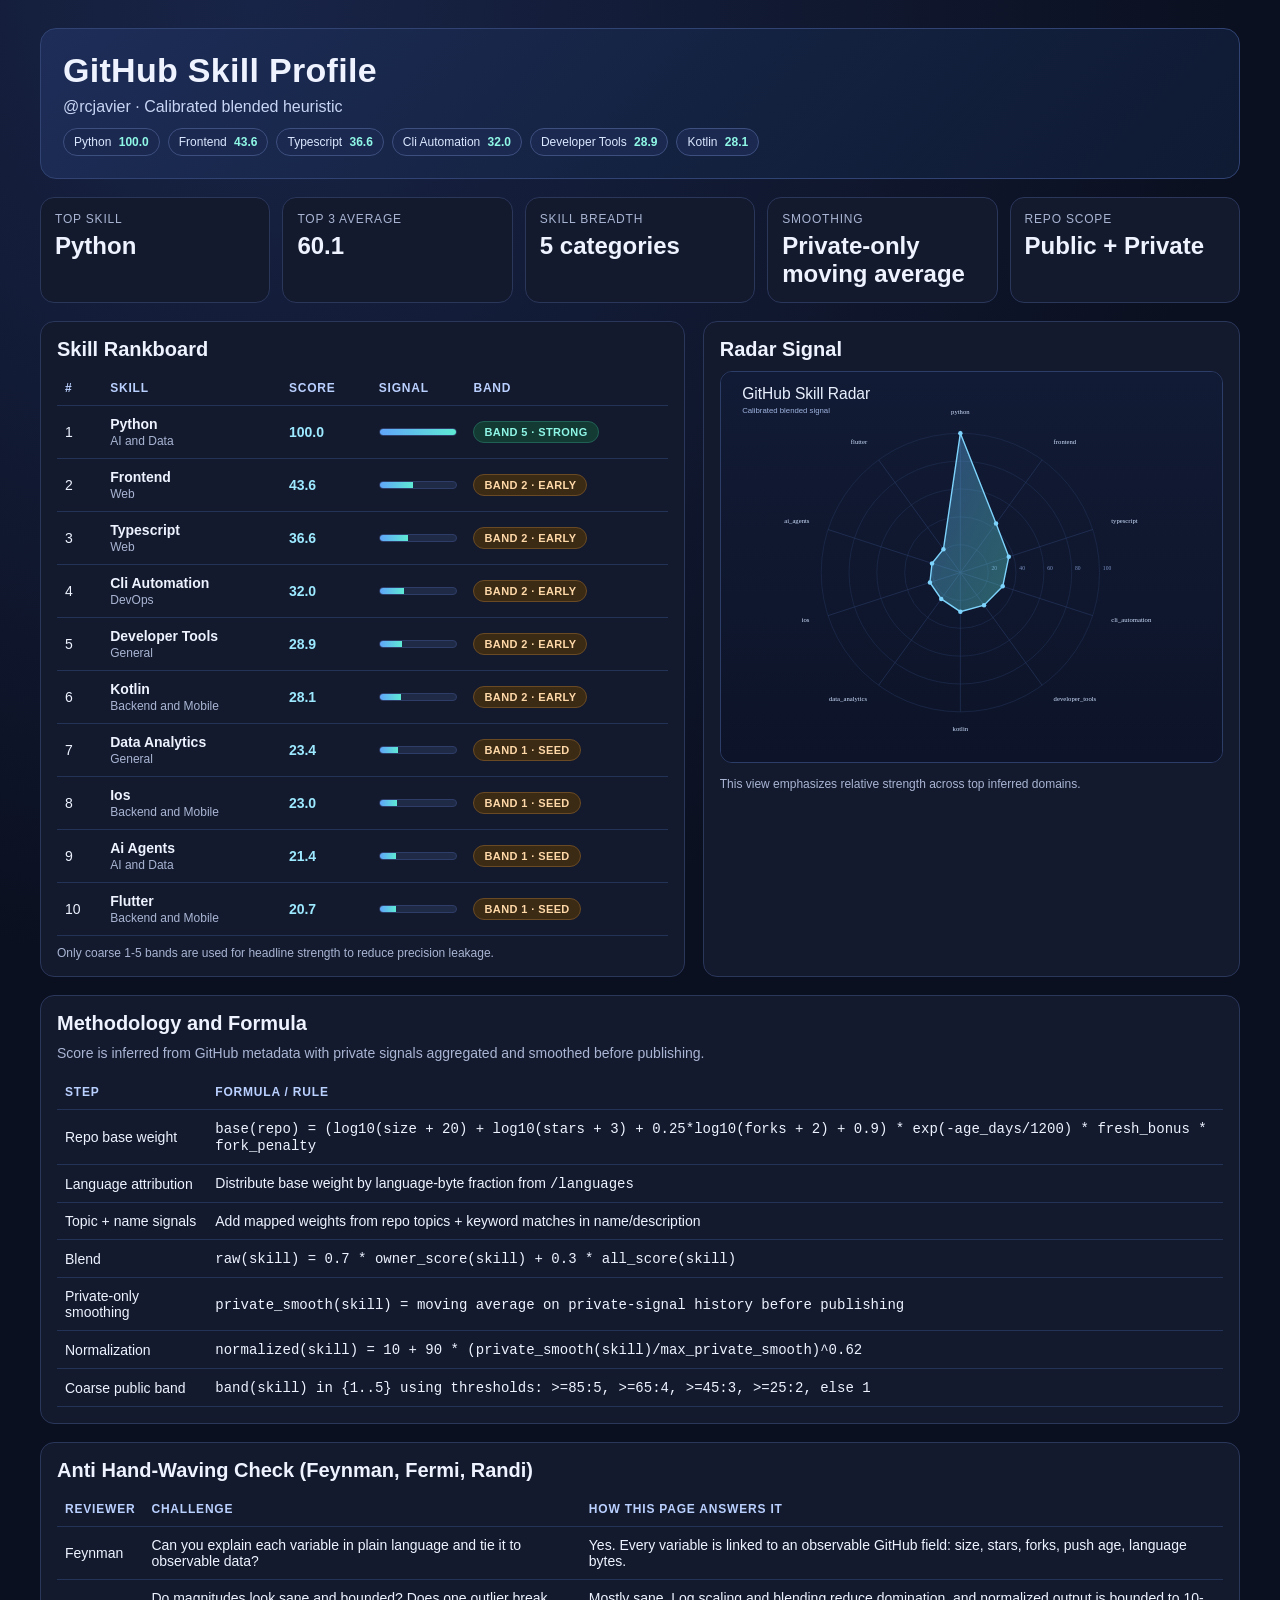
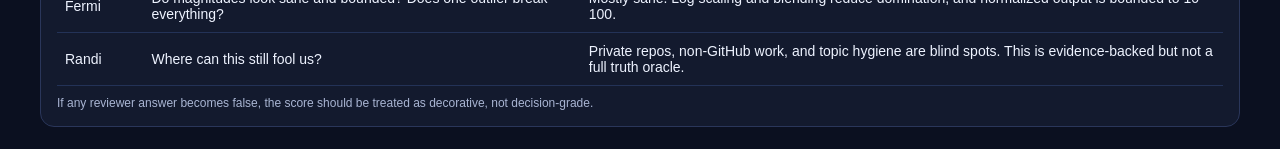
==== commit b3a90335: "chore(skills): refresh auto skill profile (2026-10-16T18:57:33+0800)" ====
--- a/rcjavier_skill_profile_auto.html
+++ b/rcjavier_skill_profile_auto.html
@@ -113,9 +113,9 @@
       <div class="sub">@rcjavier · Calibrated blended heuristic</div>
       <div class="chips"><span class="chip">Python <strong>100.0</strong></span>
 <span class="chip">Frontend <strong>43.6</strong></span>
-<span class="chip">Typescript <strong>36.4</strong></span>
-<span class="chip">Cli Automation <strong>31.9</strong></span>
-<span class="chip">Developer Tools <strong>28.8</strong></span>
+<span class="chip">Typescript <strong>36.6</strong></span>
+<span class="chip">Cli Automation <strong>32.0</strong></span>
+<span class="chip">Developer Tools <strong>28.9</strong></span>
 <span class="chip">Kotlin <strong>28.1</strong></span></div>
     </div>
 
@@ -126,7 +126,7 @@
       </div>
       <div class="stat">
         <div class="k">Top 3 Average</div>
-        <div class="v">60.0</div>
+        <div class="v">60.1</div>
       </div>
       <div class="stat">
         <div class="k">Skill Breadth</div>
@@ -152,14 +152,14 @@
           <tbody>
             <tr><td>1</td><td><div class='skill-name'>Python</div><div class='skill-meta'>AI and Data</div></td><td class='score-cell'>100.0</td><td><div class='bar'><span style='width:100.0%'></span></div></td><td><span class='badge badge-high'>Band 5 · Strong</span></td></tr>
 <tr><td>2</td><td><div class='skill-name'>Frontend</div><div class='skill-meta'>Web</div></td><td class='score-cell'>43.6</td><td><div class='bar'><span style='width:43.6%'></span></div></td><td><span class='badge badge-low'>Band 2 · Early</span></td></tr>
-<tr><td>3</td><td><div class='skill-name'>Typescript</div><div class='skill-meta'>Web</div></td><td class='score-cell'>36.4</td><td><div class='bar'><span style='width:36.4%'></span></div></td><td><span class='badge badge-low'>Band 2 · Early</span></td></tr>
-<tr><td>4</td><td><div class='skill-name'>Cli Automation</div><div class='skill-meta'>DevOps</div></td><td class='score-cell'>31.9</td><td><div class='bar'><span style='width:31.9%'></span></div></td><td><span class='badge badge-low'>Band 2 · Early</span></td></tr>
-<tr><td>5</td><td><div class='skill-name'>Developer Tools</div><div class='skill-meta'>General</div></td><td class='score-cell'>28.8</td><td><div class='bar'><span style='width:28.8%'></span></div></td><td><span class='badge badge-low'>Band 2 · Early</span></td></tr>
+<tr><td>3</td><td><div class='skill-name'>Typescript</div><div class='skill-meta'>Web</div></td><td class='score-cell'>36.6</td><td><div class='bar'><span style='width:36.6%'></span></div></td><td><span class='badge badge-low'>Band 2 · Early</span></td></tr>
+<tr><td>4</td><td><div class='skill-name'>Cli Automation</div><div class='skill-meta'>DevOps</div></td><td class='score-cell'>32.0</td><td><div class='bar'><span style='width:32.0%'></span></div></td><td><span class='badge badge-low'>Band 2 · Early</span></td></tr>
+<tr><td>5</td><td><div class='skill-name'>Developer Tools</div><div class='skill-meta'>General</div></td><td class='score-cell'>28.9</td><td><div class='bar'><span style='width:28.9%'></span></div></td><td><span class='badge badge-low'>Band 2 · Early</span></td></tr>
 <tr><td>6</td><td><div class='skill-name'>Kotlin</div><div class='skill-meta'>Backend and Mobile</div></td><td class='score-cell'>28.1</td><td><div class='bar'><span style='width:28.1%'></span></div></td><td><span class='badge badge-low'>Band 2 · Early</span></td></tr>
 <tr><td>7</td><td><div class='skill-name'>Data Analytics</div><div class='skill-meta'>General</div></td><td class='score-cell'>23.4</td><td><div class='bar'><span style='width:23.4%'></span></div></td><td><span class='badge badge-low'>Band 1 · Seed</span></td></tr>
 <tr><td>8</td><td><div class='skill-name'>Ios</div><div class='skill-meta'>Backend and Mobile</div></td><td class='score-cell'>23.0</td><td><div class='bar'><span style='width:23.0%'></span></div></td><td><span class='badge badge-low'>Band 1 · Seed</span></td></tr>
 <tr><td>9</td><td><div class='skill-name'>Ai Agents</div><div class='skill-meta'>AI and Data</div></td><td class='score-cell'>21.4</td><td><div class='bar'><span style='width:21.4%'></span></div></td><td><span class='badge badge-low'>Band 1 · Seed</span></td></tr>
-<tr><td>10</td><td><div class='skill-name'>Flutter</div><div class='skill-meta'>Backend and Mobile</div></td><td class='score-cell'>20.5</td><td><div class='bar'><span style='width:20.5%'></span></div></td><td><span class='badge badge-low'>Band 1 · Seed</span></td></tr>
+<tr><td>10</td><td><div class='skill-name'>Flutter</div><div class='skill-meta'>Backend and Mobile</div></td><td class='score-cell'>20.7</td><td><div class='bar'><span style='width:20.7%'></span></div></td><td><span class='badge badge-low'>Band 1 · Seed</span></td></tr>
           </tbody>
         </table>
         <div class="note">Only coarse 1-5 bands are used for headline strength to reduce precision leakage.</div>
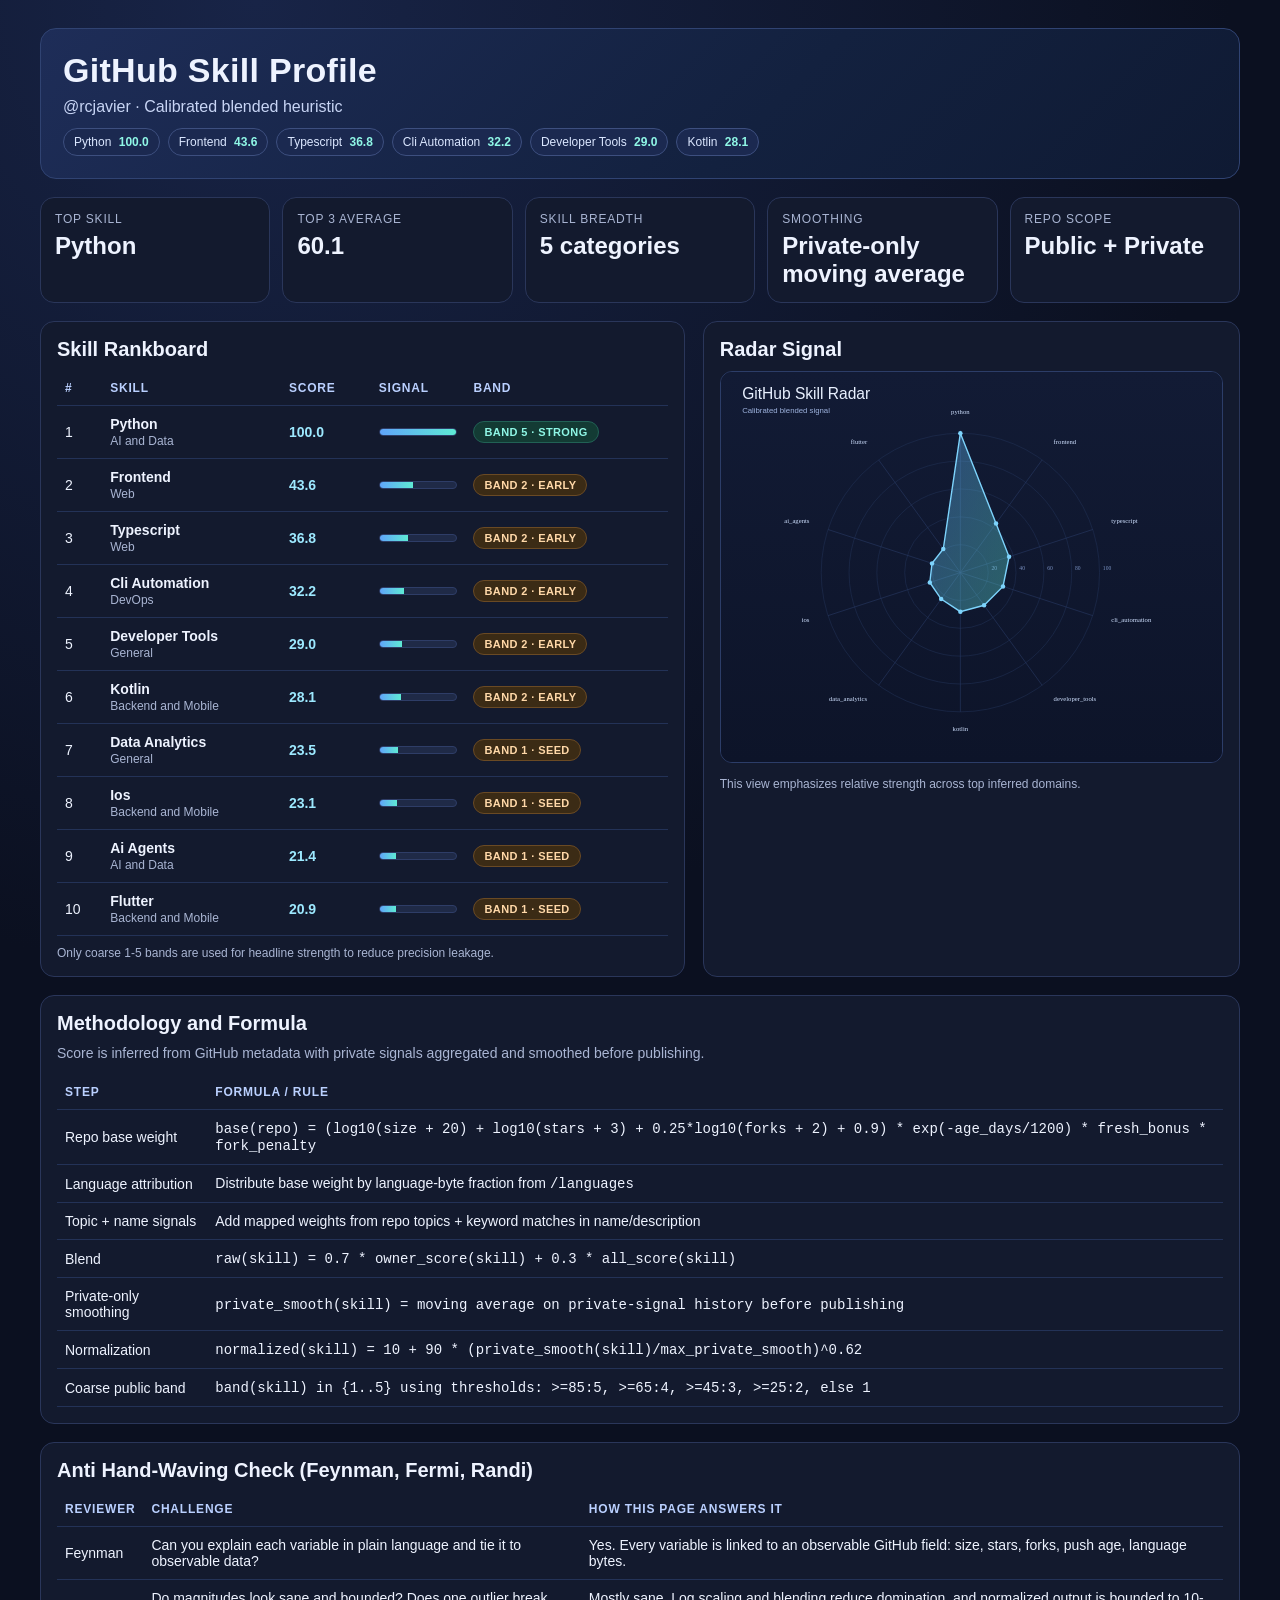
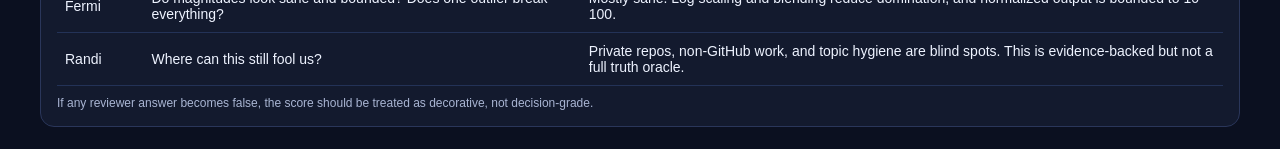
==== commit a2c95b9b: "chore(skills): refresh auto skill profile (2026-10-17T01:00:34+0800)" ====
--- a/rcjavier_skill_profile_auto.html
+++ b/rcjavier_skill_profile_auto.html
@@ -113,9 +113,9 @@
       <div class="sub">@rcjavier · Calibrated blended heuristic</div>
       <div class="chips"><span class="chip">Python <strong>100.0</strong></span>
 <span class="chip">Frontend <strong>43.6</strong></span>
-<span class="chip">Typescript <strong>36.6</strong></span>
-<span class="chip">Cli Automation <strong>32.0</strong></span>
-<span class="chip">Developer Tools <strong>28.9</strong></span>
+<span class="chip">Typescript <strong>36.8</strong></span>
+<span class="chip">Cli Automation <strong>32.2</strong></span>
+<span class="chip">Developer Tools <strong>29.0</strong></span>
 <span class="chip">Kotlin <strong>28.1</strong></span></div>
     </div>
 
@@ -152,14 +152,14 @@
           <tbody>
             <tr><td>1</td><td><div class='skill-name'>Python</div><div class='skill-meta'>AI and Data</div></td><td class='score-cell'>100.0</td><td><div class='bar'><span style='width:100.0%'></span></div></td><td><span class='badge badge-high'>Band 5 · Strong</span></td></tr>
 <tr><td>2</td><td><div class='skill-name'>Frontend</div><div class='skill-meta'>Web</div></td><td class='score-cell'>43.6</td><td><div class='bar'><span style='width:43.6%'></span></div></td><td><span class='badge badge-low'>Band 2 · Early</span></td></tr>
-<tr><td>3</td><td><div class='skill-name'>Typescript</div><div class='skill-meta'>Web</div></td><td class='score-cell'>36.6</td><td><div class='bar'><span style='width:36.6%'></span></div></td><td><span class='badge badge-low'>Band 2 · Early</span></td></tr>
-<tr><td>4</td><td><div class='skill-name'>Cli Automation</div><div class='skill-meta'>DevOps</div></td><td class='score-cell'>32.0</td><td><div class='bar'><span style='width:32.0%'></span></div></td><td><span class='badge badge-low'>Band 2 · Early</span></td></tr>
-<tr><td>5</td><td><div class='skill-name'>Developer Tools</div><div class='skill-meta'>General</div></td><td class='score-cell'>28.9</td><td><div class='bar'><span style='width:28.9%'></span></div></td><td><span class='badge badge-low'>Band 2 · Early</span></td></tr>
+<tr><td>3</td><td><div class='skill-name'>Typescript</div><div class='skill-meta'>Web</div></td><td class='score-cell'>36.8</td><td><div class='bar'><span style='width:36.8%'></span></div></td><td><span class='badge badge-low'>Band 2 · Early</span></td></tr>
+<tr><td>4</td><td><div class='skill-name'>Cli Automation</div><div class='skill-meta'>DevOps</div></td><td class='score-cell'>32.2</td><td><div class='bar'><span style='width:32.2%'></span></div></td><td><span class='badge badge-low'>Band 2 · Early</span></td></tr>
+<tr><td>5</td><td><div class='skill-name'>Developer Tools</div><div class='skill-meta'>General</div></td><td class='score-cell'>29.0</td><td><div class='bar'><span style='width:29.0%'></span></div></td><td><span class='badge badge-low'>Band 2 · Early</span></td></tr>
 <tr><td>6</td><td><div class='skill-name'>Kotlin</div><div class='skill-meta'>Backend and Mobile</div></td><td class='score-cell'>28.1</td><td><div class='bar'><span style='width:28.1%'></span></div></td><td><span class='badge badge-low'>Band 2 · Early</span></td></tr>
-<tr><td>7</td><td><div class='skill-name'>Data Analytics</div><div class='skill-meta'>General</div></td><td class='score-cell'>23.4</td><td><div class='bar'><span style='width:23.4%'></span></div></td><td><span class='badge badge-low'>Band 1 · Seed</span></td></tr>
-<tr><td>8</td><td><div class='skill-name'>Ios</div><div class='skill-meta'>Backend and Mobile</div></td><td class='score-cell'>23.0</td><td><div class='bar'><span style='width:23.0%'></span></div></td><td><span class='badge badge-low'>Band 1 · Seed</span></td></tr>
+<tr><td>7</td><td><div class='skill-name'>Data Analytics</div><div class='skill-meta'>General</div></td><td class='score-cell'>23.5</td><td><div class='bar'><span style='width:23.5%'></span></div></td><td><span class='badge badge-low'>Band 1 · Seed</span></td></tr>
+<tr><td>8</td><td><div class='skill-name'>Ios</div><div class='skill-meta'>Backend and Mobile</div></td><td class='score-cell'>23.1</td><td><div class='bar'><span style='width:23.1%'></span></div></td><td><span class='badge badge-low'>Band 1 · Seed</span></td></tr>
 <tr><td>9</td><td><div class='skill-name'>Ai Agents</div><div class='skill-meta'>AI and Data</div></td><td class='score-cell'>21.4</td><td><div class='bar'><span style='width:21.4%'></span></div></td><td><span class='badge badge-low'>Band 1 · Seed</span></td></tr>
-<tr><td>10</td><td><div class='skill-name'>Flutter</div><div class='skill-meta'>Backend and Mobile</div></td><td class='score-cell'>20.7</td><td><div class='bar'><span style='width:20.7%'></span></div></td><td><span class='badge badge-low'>Band 1 · Seed</span></td></tr>
+<tr><td>10</td><td><div class='skill-name'>Flutter</div><div class='skill-meta'>Backend and Mobile</div></td><td class='score-cell'>20.9</td><td><div class='bar'><span style='width:20.9%'></span></div></td><td><span class='badge badge-low'>Band 1 · Seed</span></td></tr>
           </tbody>
         </table>
         <div class="note">Only coarse 1-5 bands are used for headline strength to reduce precision leakage.</div>
